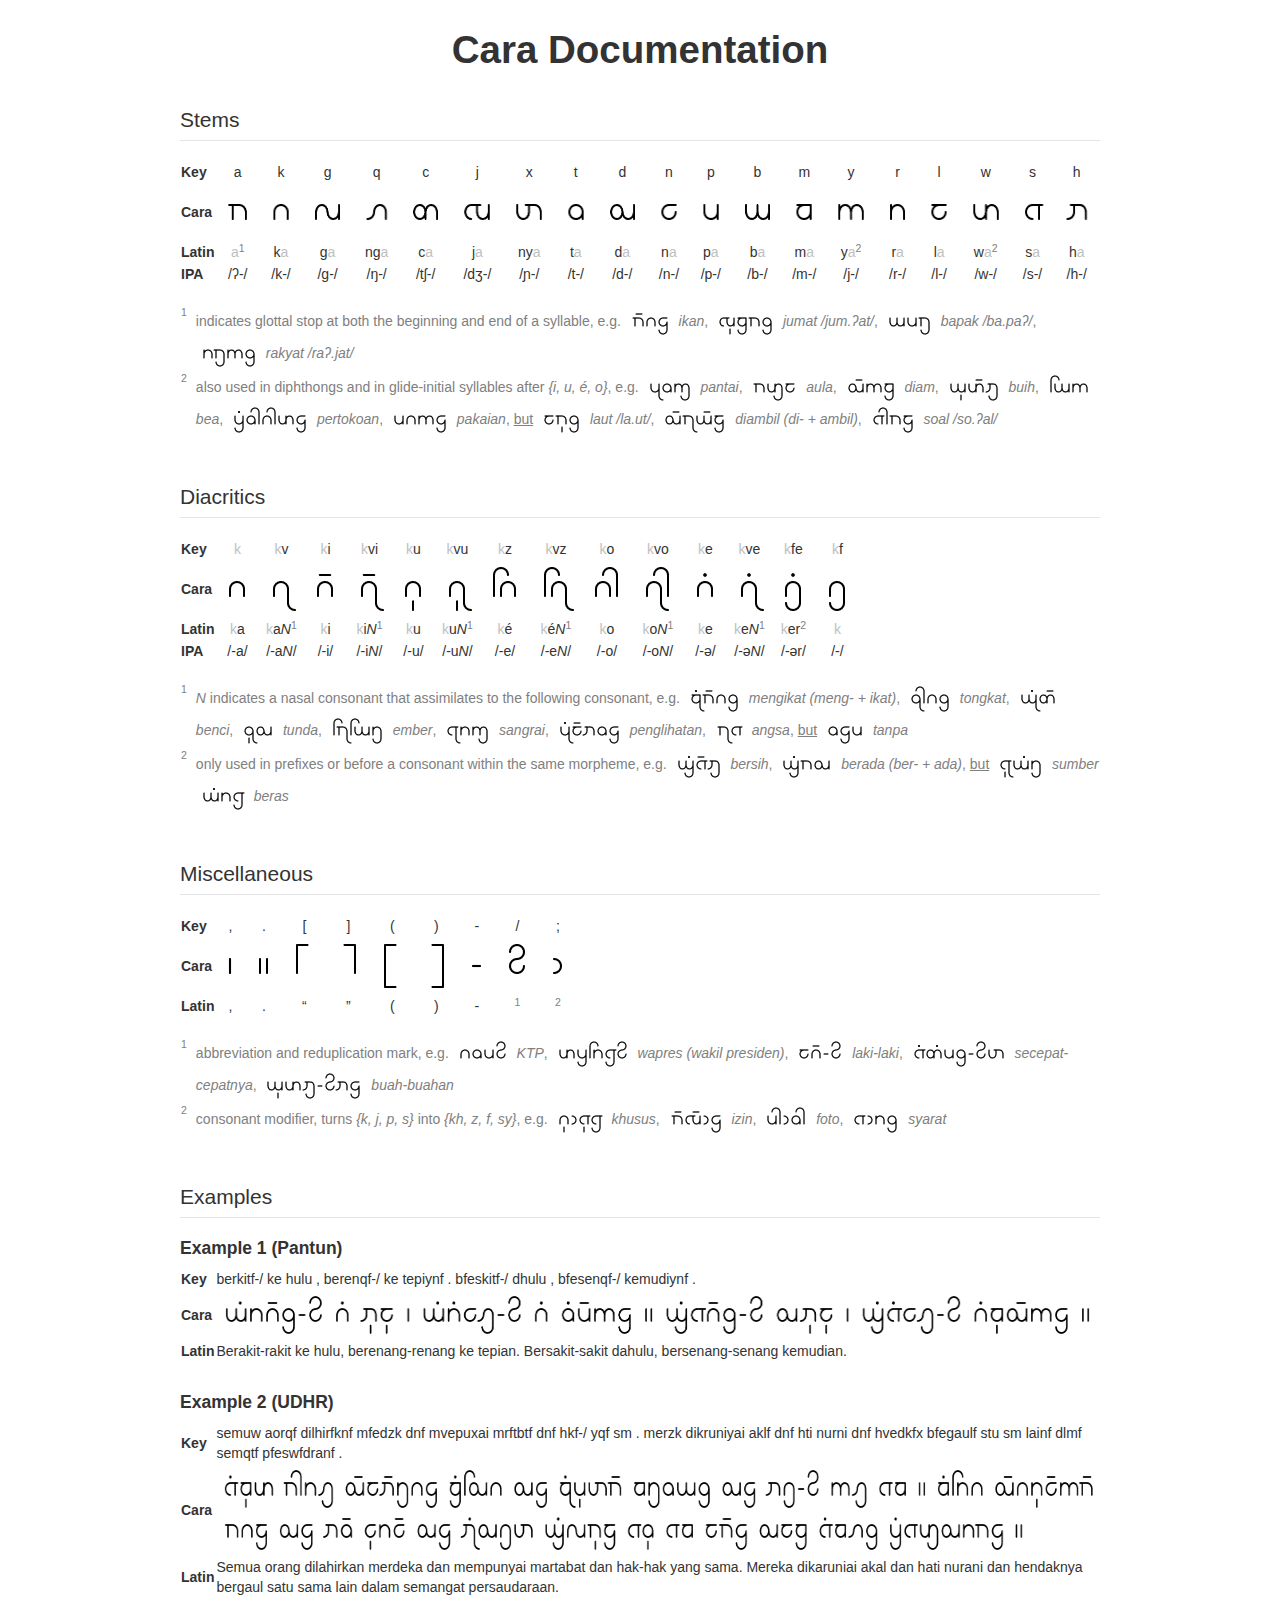
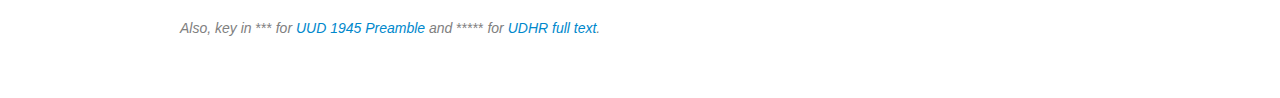
==== documentation.html @ ba6d72ef "init" ====
<!DOCTYPE html>
<html>
	<head>
	  <title>Cara Documentation</title>
	  <link rel="icon" type="image/x-icon" href="./assets/images/cara-favicon.ico">
	  <link rel="stylesheet" href="./assets/stylesheets/bootstrap.css">
	  <link rel="stylesheet" href="./assets/stylesheets/home.css">
	</head>
	<body class='body'>
		<div class='parent' >

			<br/><h1 class='center'>Cara Documentation</h1>

			<br/>

			<legend>Stems</legend>

			<div>
				<table class='center'>
					<tr>
						<th align='left'>Key</th>
						<td>a</td>
						<td>k</td>
						<td>g</td>
						<td>q</td>
						<td>c</td>
						<td>j</td>
						<td>x</td>
						<td>t</td>
						<td>d</td>
						<td>n</td>
						<td>p</td>
						<td>b</td>
						<td>m</td>
						<td>y</td>
						<td>r</td>
						<td>l</td>
						<td>w</td>
						<td>s</td>
						<td>h</td>
					</tr>
					<tr>
						<th align='left'>Cara</th>
						<td><img class="doc-image" src="assets/images/a.png"></td>
						<td><img class="doc-image" src="assets/images/k.png"></td>
						<td><img class="doc-image" src="assets/images/g.png"></td>
						<td><img class="doc-image" src="assets/images/q.png"></td>
						<td><img class="doc-image" src="assets/images/c.png"></td>
						<td><img class="doc-image" src="assets/images/j.png"></td>
						<td><img class="doc-image" src="assets/images/x.png"></td>
						<td><img class="doc-image" src="assets/images/t.png"></td>
						<td><img class="doc-image" src="assets/images/d.png"></td>
						<td><img class="doc-image" src="assets/images/n.png"></td>
						<td><img class="doc-image" src="assets/images/p.png"></td>
						<td><img class="doc-image" src="assets/images/b.png"></td>
						<td><img class="doc-image" src="assets/images/m.png"></td>
						<td><img class="doc-image" src="assets/images/y.png"></td>
						<td><img class="doc-image" src="assets/images/r.png"></td>
						<td><img class="doc-image" src="assets/images/l.png"></td>
						<td><img class="doc-image" src="assets/images/w.png"></td>
						<td><img class="doc-image" src="assets/images/s.png"></td>
						<td><img class="doc-image" src="assets/images/h.png"></td>
					</tr>
					<tr>
						<th align='left'>Latin</th>
						<td><font color="silver">a</font><font color='grey'><sup>1</sup></font></td>
						<td>k<font color="silver">a</font></td>
						<td>g<font color="silver">a</font></td>
						<td>ng<font color="silver">a</font></td>
						<td>c<font color="silver">a</font></td>
						<td>j<font color="silver">a</font></td>
						<td>ny<font color="silver">a</font></td>
						<td>t<font color="silver">a</font></td>
						<td>d<font color="silver">a</font></td>
						<td>n<font color="silver">a</font></td>
						<td>p<font color="silver">a</font></td>
						<td>b<font color="silver">a</font></td>
						<td>m<font color="silver">a</font></td>
						<td>y<font color="silver">a</font><font color='grey'><sup>2</sup></font></td>
						<td>r<font color="silver">a</font></td>
						<td>l<font color="silver">a</font></td>
						<td>w<font color="silver">a</font><font color='grey'><sup>2</sup></font></td>
						<td>s<font color="silver">a</font></td>
						<td>h<font color="silver">a</font></td>
					</tr>
					<tr>
						<th align='left'>IPA</th>
						<td>/&#660;-/</td>
						<td>/k-/</td>
						<td>/g-/</td>
						<td>/&#331;-/</td>
						<td>/t&#643;-/</td>
						<td>/d&#658;-/</td>
						<td>/&#626;-/</td>
						<td>/t-/</td>
						<td>/d-/</td>
						<td>/n-/</td>
						<td>/p-/</td>
						<td>/b-/</td>
						<td>/m-/</td>
						<td>/j-/</td>
						<td>/r-/</td>
						<td>/l-/</td>
						<td>/w-/</td>
						<td>/s-/</td>
						<td>/h-/</td>
					</tr>
				</table>
			</div>
			<br/>
			<div>
				<table>
					<tr>
						<td class="footnote-number"><font color='grey'><sup>1</sup></font></td>
						<td><font color='grey'>
							indicates glottal stop at both the beginning and end of a syllable</i>, e.g.
							<img class="doc-text" src="assets/images/ikan.png"> <i>ikan</i>,
							<img class="doc-text" src="assets/images/jumat.png"> <i>jumat /jum.&#660;at/</i>,
							<img class="doc-text" src="assets/images/bapak.png"> <i>bapak /ba.pa&#660;/</i>,
							<img class="doc-text" src="assets/images/rakyat.png"> <i>rakyat /ra&#660;.jat/</i>
						</font></td>
					</tr>
					<tr>
						<td class="footnote-number"><font color='grey'><sup>2</sup></font></td>
						<td><font color='grey'>
							also used in diphthongs and in glide-initial syllables after <i>{i, u, &#233;, o}</i>, e.g.
							<img class="doc-text" src="assets/images/pantai.png"> <i>pantai</i>,
							<img class="doc-text" src="assets/images/aula.png"> <i>aula</i>, 
							<img class="doc-text" src="assets/images/diam.png"> <i>diam</i>,
							<img class="doc-text" src="assets/images/buih.png"> <i>buih</i>,
							<img class="doc-text" src="assets/images/bea.png"> <i>bea</i>,
							<img class="doc-text" src="assets/images/pertokoan.png"> <i>pertokoan</i>, 
							<img class="doc-text" src="assets/images/pakaian.png"> <i>pakaian</i>, <u>but</u>
							<img class="doc-text" src="assets/images/laut.png"> <i>laut /la.ut/</i>,
							<img class="doc-text" src="assets/images/diambil.png"> <i>diambil (di- + ambil)</i>,
							<img class="doc-text" src="assets/images/soal.png"> <i>soal /so.&#660;al/</i>
						</font></td>
					</tr>
				</table>
			</div>
			
			<br/><br/>

			<legend>Diacritics</legend>

			<div>
				<table class='center'>
					<tr>
						<th align='left'>Key</th>
						<td><font color="silver">k</font></td>
						<td><font color="silver">k</font>v</td>
						<td><font color="silver">k</font>i</td>
						<td><font color="silver">k</font>vi</td>
						<td><font color="silver">k</font>u</td>
						<td><font color="silver">k</font>vu</td>
						<td><font color="silver">k</font>z</td>
						<td><font color="silver">k</font>vz</td>
						<td><font color="silver">k</font>o</td>
						<td><font color="silver">k</font>vo</td>
						<td><font color="silver">k</font>e</td>
						<td><font color="silver">k</font>ve</td>
						<td><font color="silver">k</font>fe</td>
						<td><font color="silver">k</font>f</td>
					</tr>
					<tr>
						<th align='left'>Cara</th>
						<td><img class="doc-image" src="assets/images/k.png"></td>
						<td><img class="doc-image" src="assets/images/kv.png"></td>
						<td><img class="doc-image" src="assets/images/ki.png"></td>
						<td><img class="doc-image" src="assets/images/kvi.png"></td>
						<td><img class="doc-image" src="assets/images/ku.png"></td>
						<td><img class="doc-image" src="assets/images/kvu.png"></td>
						<td><img class="doc-image" src="assets/images/kz.png"></td>
						<td><img class="doc-image" src="assets/images/kvz.png"></td>
						<td><img class="doc-image" src="assets/images/ko.png"></td>
						<td><img class="doc-image" src="assets/images/kvo.png"></td>
						<td><img class="doc-image" src="assets/images/ke.png"></td>
						<td><img class="doc-image" src="assets/images/kve.png"></td>
						<td><img class="doc-image" src="assets/images/kfe.png"></td>
						<td><img class="doc-image" src="assets/images/kf.png"></td>
					</tr>
					<tr>
						<th align='left'>Latin</th>
						<td><font color="silver">k</font>a</td>
						<td><font color="silver">k</font>a<i>N</i><font color='grey'><sup>1</sup></font></td>
						<td><font color="silver">k</font>i</td>
						<td><font color="silver">k</font>i<i>N</i><font color='grey'><sup>1</sup></font></td>
						<td><font color="silver">k</font>u</td>
						<td><font color="silver">k</font>u<i>N</i><font color='grey'><sup>1</sup></font></td>
						<td><font color="silver">k</font>&#233;</td>
						<td><font color="silver">k</font>&#233;<i>N</i><font color='grey'><sup>1</sup></font></td>
						<td><font color="silver">k</font>o</td>
						<td><font color="silver">k</font>o<i>N</i><font color='grey'><sup>1</sup></font></td>
						<td><font color="silver">k</font>e</td>
						<td><font color="silver">k</font>e<i>N</i><font color='grey'><sup>1</sup></font></td>
						<td><font color="silver">k</font>er<font color='grey'><sup>2</sup></font></td>
						<td><font color="silver">k</font></td>
					</tr>
					<tr>
						<th align='left'>IPA</th>
						<td>/-</font>a/</td>
						<td>/-a<i>N</i>/</td>
						<td>/-i/</td>
						<td>/-i<i>N</i>/</td>
						<td>/-u/</td>
						<td>/-u<i>N</i>/</td>
						<td>/-e/</td>
						<td>/-e<i>N</i>/</td>
						<td>/-o/</td>
						<td>/-o<i>N</i>/</td>
						<td>/-&#601;/</td>
						<td>/-&#601;<i>N</i>/</td>
						<td>/-&#601;r/</td>
						<td>/-/</td>
					</tr>
				</table>
			</div>
			<br/>
			<div>
				<table>
					<tr>
						<td class="footnote-number"><font color='grey'><sup>1</sup></font></td>
						<td><font color='grey'>
							<i>N</i> indicates a nasal consonant that assimilates to the following consonant, e.g.
							<img class="doc-text" src="assets/images/mengikat.png"> <i>mengikat (meng- + ikat)</i>,
							<img class="doc-text" src="assets/images/tongkat.png"> <i>tongkat</i>, 
							<img class="doc-text" src="assets/images/benci.png"> <i>benci</i>,
							<img class="doc-text" src="assets/images/tunda.png"> <i>tunda</i>,
							<img class="doc-text" src="assets/images/ember.png"> <i>ember</i>,
							<img class="doc-text" src="assets/images/sangrai.png"> <i>sangrai</i>,
							<img class="doc-text" src="assets/images/penglihatan.png"> <i>penglihatan</i>,
							<img class="doc-text" src="assets/images/angsa.png"> <i>angsa</i>, <u>but</u>
							<img class="doc-text" src="assets/images/tanpa.png"> <i>tanpa</i>
						</font></td>
					</tr>
					<tr>
						<td class="footnote-number"><font color='grey'><sup>2</sup></font></td>
						<td><font color='grey'>
							only used in prefixes or before a consonant within the same morpheme, e.g.
							<img class="doc-text" src="assets/images/bersih.png"> <i>bersih</i>, 
							<img class="doc-text" src="assets/images/berada.png"> <i>berada (ber- + ada)</i>, <u>but</u> 
							<img class="doc-text" src="assets/images/sumber.png"> <i>sumber</i>
							<img class="doc-text" src="assets/images/beras.png"> <i>beras</i>
						</font></td>
					</tr>
				</table>
			</div>
			
			<br/><br/>

			<legend>Miscellaneous</legend>

			<div>
				<table class='center'>
					<tr>
						<th align='left'>Key</th>
						<td>,</td>
						<td>.</td>
						<td>[</td>
						<td>]</td>
						<td>(</td>
						<td>)</td>
						<td>-</td>
						<td>/</td>
						<td>;</td>
					</tr>
					<tr>
						<th align='left'>Cara</th>
						<td><img class="doc-image" src="assets/images/koma.png"></td>
						<td><img class="doc-image" src="assets/images/titik.png"></td>
						<td><img class="doc-image" src="assets/images/kutipbuka.png"></td>
						<td><img class="doc-image" src="assets/images/kutiptutup.png"></td>
						<td><img class="doc-image" src="assets/images/kurungbuka.png"></td>
						<td><img class="doc-image" src="assets/images/kurungtutup.png"></td>
						<td><img class="doc-image" src="assets/images/sempang.png"></td>
						<td><img class="doc-image" src="assets/images/singkat.png"></td>
						<td><img class="doc-image" src="assets/images/bisah.png"></td>
					</tr>
					<tr>
						<th align='left'>Latin</th>
						<td>,</td>
						<td>.</td>
						<td>&#8220;</td>
						<td>&#8221;</td>
						<td>(</td>
						<td>)</td>
						<td>-</td>
						<td><font color='grey'><sup>1</sup></font></td>
						<td><font color='grey'><sup>2</sup></font></td>
					</tr>
				</table>
			</div>
			<br/>
			<div>
				<table>
					<tr>
						<td class="footnote-number"><font color='grey'><sup>1</sup></font></td>
						<td><font color='grey'>
							abbreviation and reduplication mark, e.g.
							<img class="doc-text" src="assets/images/KTP.png"> <i>KTP</i>, 
							<img class="doc-text" src="assets/images/wapres.png"> <i>wapres (wakil presiden)</i>,
							<img class="doc-text" src="assets/images/laki-laki.png"> <i>laki-laki</i>,
							<img class="doc-text" src="assets/images/secepat-cepatnya.png"> <i>secepat-cepatnya</i>,
							<img class="doc-text" src="assets/images/buah-buahan.png"> <i>buah-buahan</i>
						</font></td>
					</tr>
					<tr>
						<td class="footnote-number"><font color='grey'><sup>2</sup></font></td>
						<td><font color='grey'>
							consonant modifier, turns <i>{k, j, p, s}</i> into <i>{kh, z, f, sy}</i>, e.g.
							<img class="doc-text" src="assets/images/khusus.png"> <i>khusus</i>, 
							<img class="doc-text" src="assets/images/izin.png"> <i>izin</i>,
							<img class="doc-text" src="assets/images/foto.png"> <i>foto</i>,
							<img class="doc-text" src="assets/images/syarat.png"> <i>syarat</i>
						</font></td>
					</tr>
				</table>
			</div>

			<br/><br/>

			<legend>Examples</legend>
			<h4>Example 1 (Pantun)</h4>
			<div>
				<table class='center'>
					<tr>
						<th align='left'>Key</th>
						<td align='left'>berkitf-/ ke hulu , berenqf-/ ke tepiynf . bfeskitf-/ dhulu , bfesenqf-/ kemudiynf .</td>
					</tr>
					<tr>
						<th align='left'>Cara</th>
						<td align='left'><img style="height:48px;" src="assets/images/pantun.png"></td>
					</tr>
					<tr>
						<th align='left'>Latin</th>
						<td align='left'>Berakit-rakit ke hulu, berenang-renang ke tepian. Bersakit-sakit dahulu, bersenang-senang kemudian.</td>
					</tr>
				</table>
			</div>

			<br/>
			<h4>Example 2 (UDHR)</h4>
			<div>
				<table class='center'>
					<tr>
						<th align='left'>Key</th>
						<td align='left'>semuw aorqf dilhirfknf mfedzk dnf mvepuxai mrftbtf dnf hkf-/ yqf sm . merzk dikruniyai aklf dnf hti nurni dnf hvedkfx bfegaulf stu sm lainf dlmf semqtf pfeswfdranf .</td>
					</tr>
					<tr>
						<th align='left'>Cara</th>
						<td align='left'><img style="height:90px;" src="assets/images/udhr.png"></td>
					</tr>
					<tr>
						<th align='left'>Latin</th>
						<td align='left'>Semua orang dilahirkan merdeka dan mempunyai martabat dan hak-hak yang sama. Mereka dikaruniai akal dan hati nurani dan hendaknya bergaul satu sama lain dalam semangat persaudaraan.</td>
					</tr>
				</table>
			</div>
			
			<br/>
			<div>
				<font color='grey'><i>Also, key in </i>***<i> for <a href="assets/texts/uud45.txt">UUD 1945 Preamble</a> and </i>*****<i> for <a href="assets/texts/udhr.txt">UDHR full text</a>.</i></font>
			</div>

			<br/><br/><br/>

		</div>
	</body>
</html>
---- assets/stylesheets/home.css ----
/*HOME*/

.parent {
	margin-left: 180px;
	margin-right: 180px;
}

.textarea-home {
	width: 60%;
}

.center {
	text-align: center;
}

.dropdown-label {
	margin-top: 5px;
}

#textarea-output {
	margin: 0px auto;
	border: 1px solid black;
	margin-bottom: 20px;
	margin-top: 20px;
	margin-left: 1px;
}

#save_button {
	margin-bottom: 50px;
}

.dropdown-cara {
	width: 100%;
}

.doc-image {
	height: 56px;
}

.doc-text {
	height: 32px;
}

.footnote-number {
	vertical-align: top;
	padding-right: 8px;
}
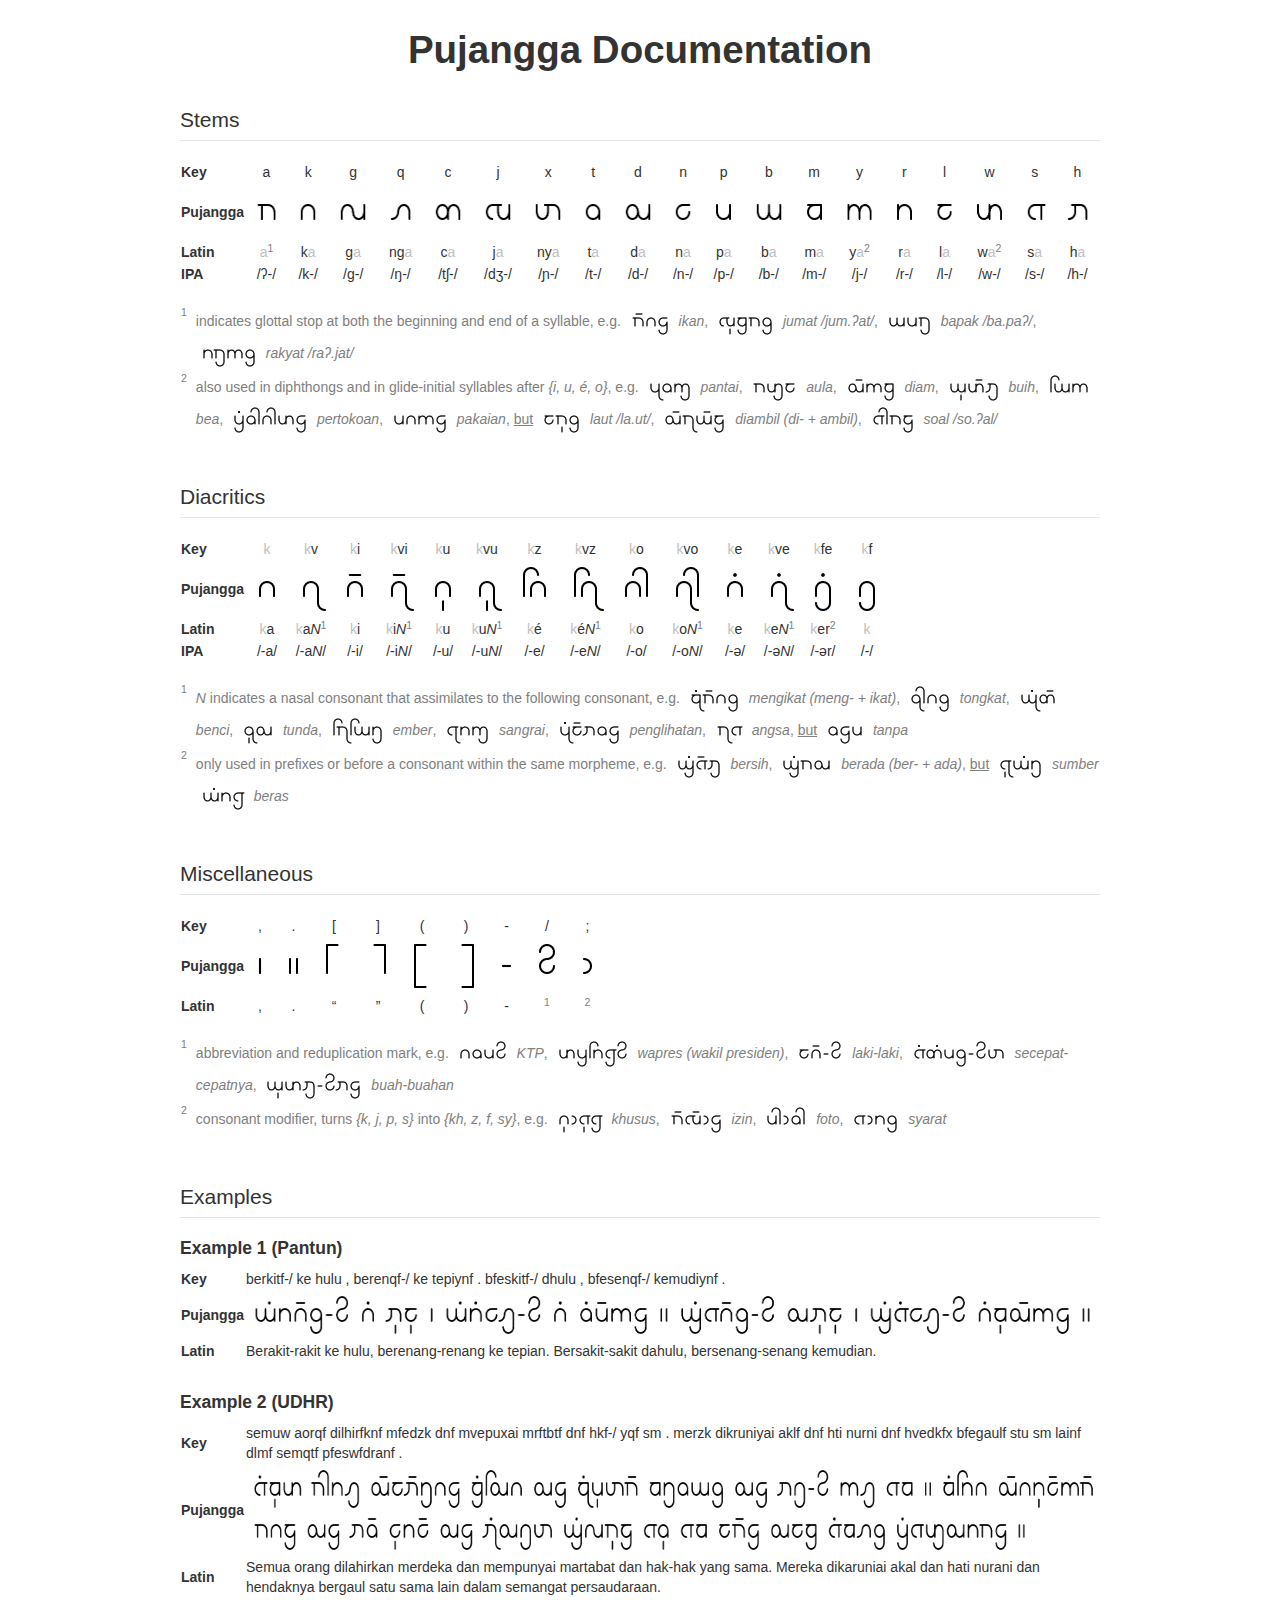
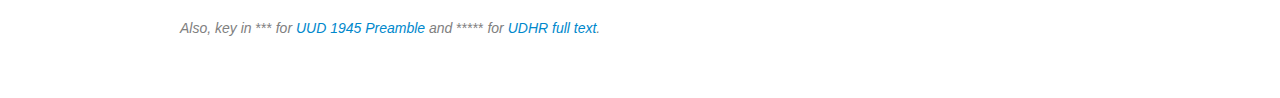
==== commit a2f7ed78: "update favicon" ====
--- a/documentation.html
+++ b/documentation.html
@@ -1,7 +1,7 @@
 <!DOCTYPE html>
 <html>
 	<head>
-	  <title>Cara Documentation</title>
+	  <title>Pujangga Documentation</title>
 	  <link rel="icon" type="image/x-icon" href="./assets/images/cara-favicon.ico">
 	  <link rel="stylesheet" href="./assets/stylesheets/bootstrap.css">
 	  <link rel="stylesheet" href="./assets/stylesheets/home.css">
@@ -9,7 +9,7 @@
 	<body class='body'>
 		<div class='parent' >
 
-			<br/><h1 class='center'>Cara Documentation</h1>
+			<br/><h1 class='center'>Pujangga Documentation</h1>
 
 			<br/>
 
@@ -40,7 +40,7 @@
 						<td>h</td>
 					</tr>
 					<tr>
-						<th align='left'>Cara</th>
+						<th align='left'>Pujangga</th>
 						<td><img class="doc-image" src="assets/images/a.png"></td>
 						<td><img class="doc-image" src="assets/images/k.png"></td>
 						<td><img class="doc-image" src="assets/images/g.png"></td>
@@ -163,7 +163,7 @@
 						<td><font color="silver">k</font>f</td>
 					</tr>
 					<tr>
-						<th align='left'>Cara</th>
+						<th align='left'>Pujangga</th>
 						<td><img class="doc-image" src="assets/images/k.png"></td>
 						<td><img class="doc-image" src="assets/images/kv.png"></td>
 						<td><img class="doc-image" src="assets/images/ki.png"></td>
@@ -265,7 +265,7 @@
 						<td>;</td>
 					</tr>
 					<tr>
-						<th align='left'>Cara</th>
+						<th align='left'>Pujangga</th>
 						<td><img class="doc-image" src="assets/images/koma.png"></td>
 						<td><img class="doc-image" src="assets/images/titik.png"></td>
 						<td><img class="doc-image" src="assets/images/kutipbuka.png"></td>
@@ -328,7 +328,7 @@
 						<td align='left'>berkitf-/ ke hulu , berenqf-/ ke tepiynf . bfeskitf-/ dhulu , bfesenqf-/ kemudiynf .</td>
 					</tr>
 					<tr>
-						<th align='left'>Cara</th>
+						<th align='left'>Pujangga</th>
 						<td align='left'><img style="height:48px;" src="assets/images/pantun.png"></td>
 					</tr>
 					<tr>
@@ -347,7 +347,7 @@
 						<td align='left'>semuw aorqf dilhirfknf mfedzk dnf mvepuxai mrftbtf dnf hkf-/ yqf sm . merzk dikruniyai aklf dnf hti nurni dnf hvedkfx bfegaulf stu sm lainf dlmf semqtf pfeswfdranf .</td>
 					</tr>
 					<tr>
-						<th align='left'>Cara</th>
+						<th align='left'>Pujangga</th>
 						<td align='left'><img style="height:90px;" src="assets/images/udhr.png"></td>
 					</tr>
 					<tr>
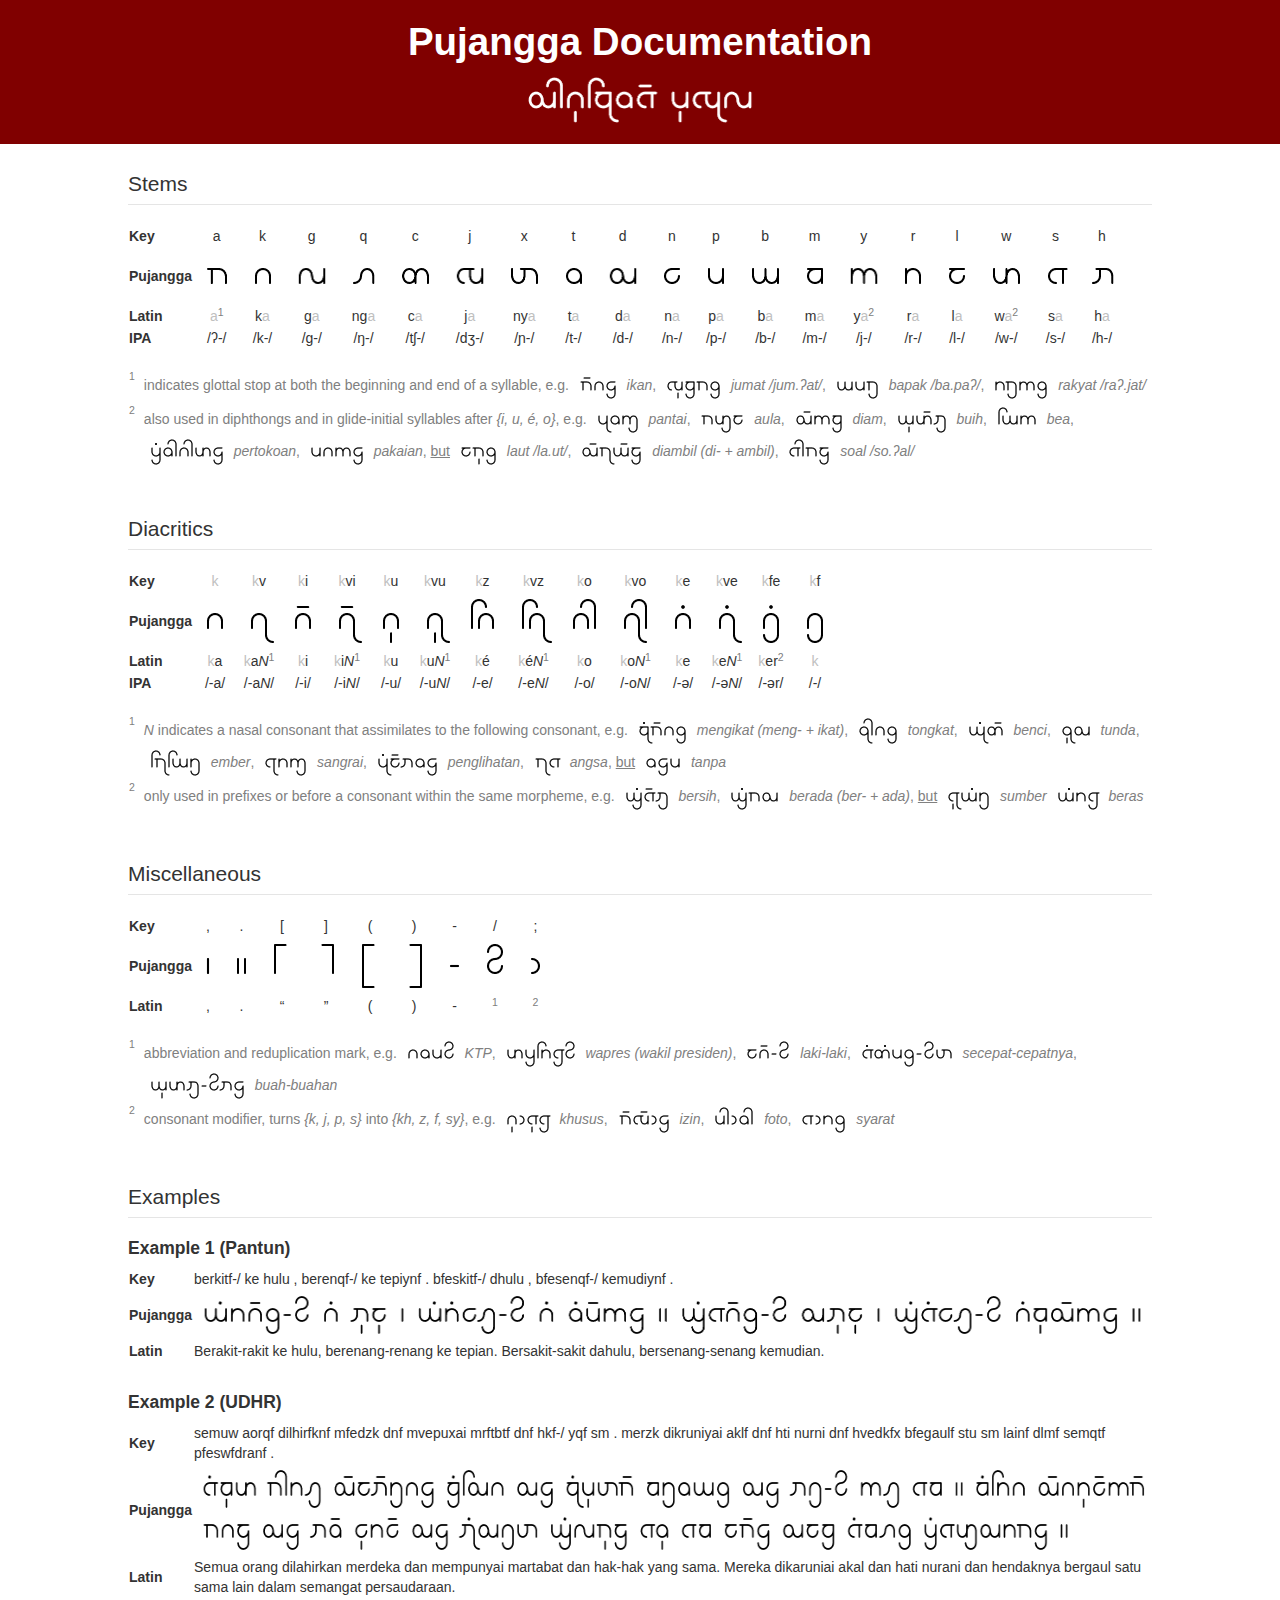
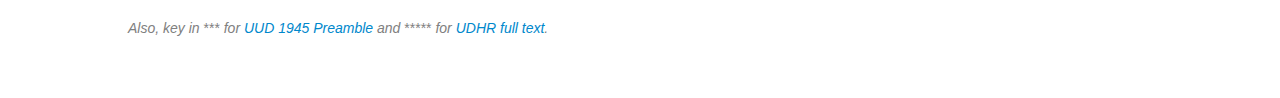
==== commit a9aad4c5: "styles" ====
--- a/documentation.html
+++ b/documentation.html
@@ -7,10 +7,12 @@
 	  <link rel="stylesheet" href="./assets/stylesheets/home.css">
 	</head>
 	<body class='body'>
+		<div class='title'>
+			<h1 class='center'>Pujangga Documentation</h1>
+			<div class='center'><img class="doc-image" src="assets/images/dokumentasi pujangga.png"></div>
+		</div>
+
 		<div class='parent' >
-
-			<br/><h1 class='center'>Pujangga Documentation</h1>
-
 			<br/>
 
 			<legend>Stems</legend>
--- a/assets/stylesheets/home.css
+++ b/assets/stylesheets/home.css
@@ -1,8 +1,15 @@
 /*HOME*/
 
+.title {
+	background-color: maroon;
+	color: white;
+	padding-top: 12px;
+	padding-bottom: 16px;
+}
+
 .parent {
-	margin-left: 180px;
-	margin-right: 180px;
+	margin-left: 10%;
+	margin-right: 10%;
 }
 
 .textarea-home {
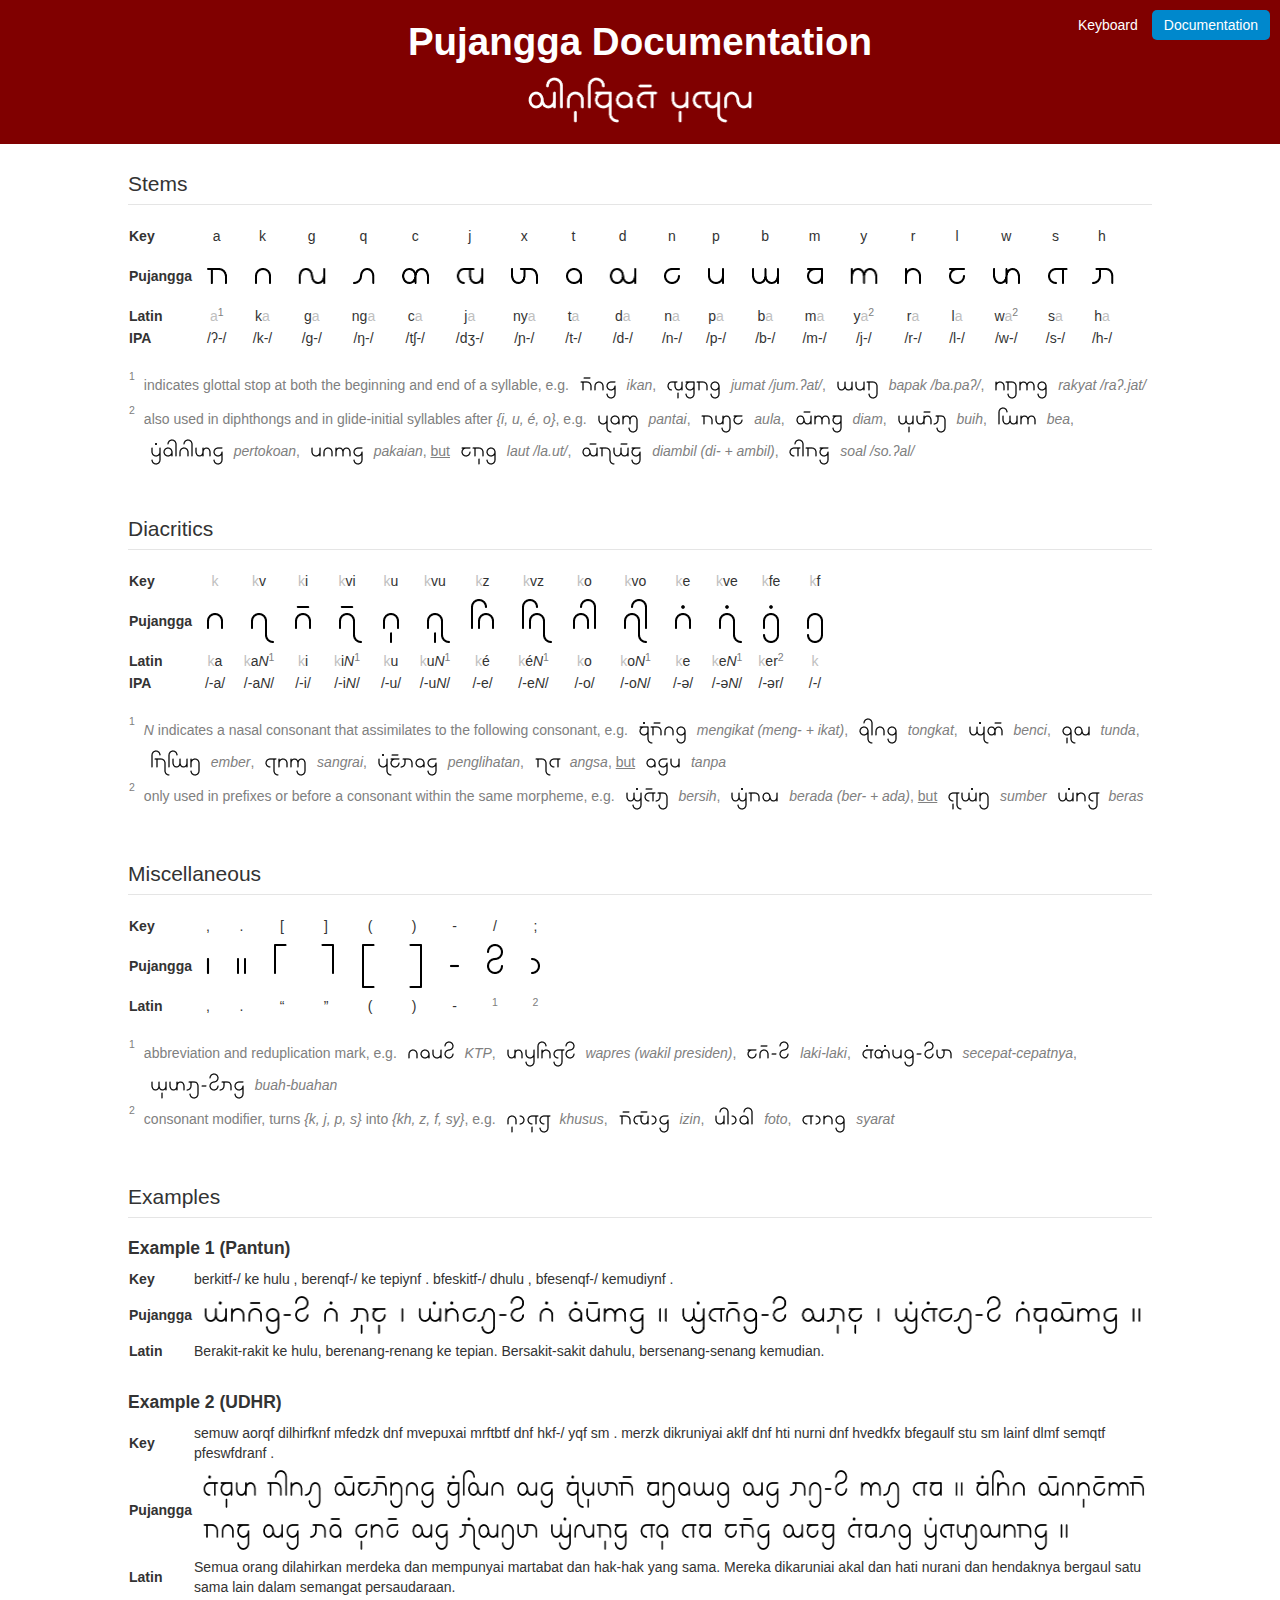
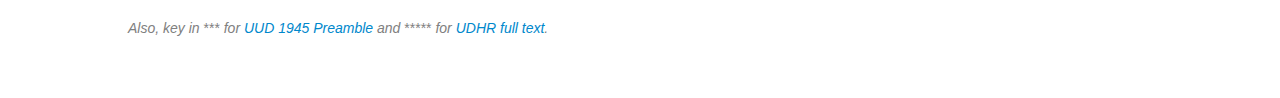
==== commit fb015988: "add nav bar" ====
--- a/documentation.html
+++ b/documentation.html
@@ -10,6 +10,10 @@
 		<div class='title'>
 			<h1 class='center'>Pujangga Documentation</h1>
 			<div class='center'><img class="doc-image" src="assets/images/dokumentasi pujangga.png"></div>
+			<ul class="nav nav-pills title-nav">
+				<li><a href="./index.html" class="title-nav-pill">Keyboard</a></li>
+				<li class="active"><a href="#">Documentation</a></li>
+			</ul>
 		</div>
 
 		<div class='parent' >
--- a/assets/stylesheets/home.css
+++ b/assets/stylesheets/home.css
@@ -5,6 +5,17 @@
 	color: white;
 	padding-top: 12px;
 	padding-bottom: 16px;
+	position: relative;
+}
+
+.title-nav {
+	position: absolute;
+	right: 8px;
+	top: 8px;
+}
+
+.title-nav-pill:not(:hover) {
+	color: white;
 }
 
 .parent {
@@ -13,7 +24,7 @@
 }
 
 .textarea-home {
-	width: 60%;
+	width: 80%;
 }
 
 .center {
@@ -51,4 +62,30 @@
 .footnote-number {
 	vertical-align: top;
 	padding-right: 8px;
+}
+
+.keyboard {
+	position: relative;
+	left: 50%;
+	transform: translateX(-50%);
+}
+
+.keyboard-btn {
+	padding: 0px;
+	position: relative;
+}
+
+.keyboard-img {
+	height: 40px;
+}
+
+.keyboard-label {
+	position: absolute;
+	bottom: 0px;
+	left: 2px;
+	color: maroon;
+}
+
+.keyboard-row {
+	margin-bottom: 8px;
 }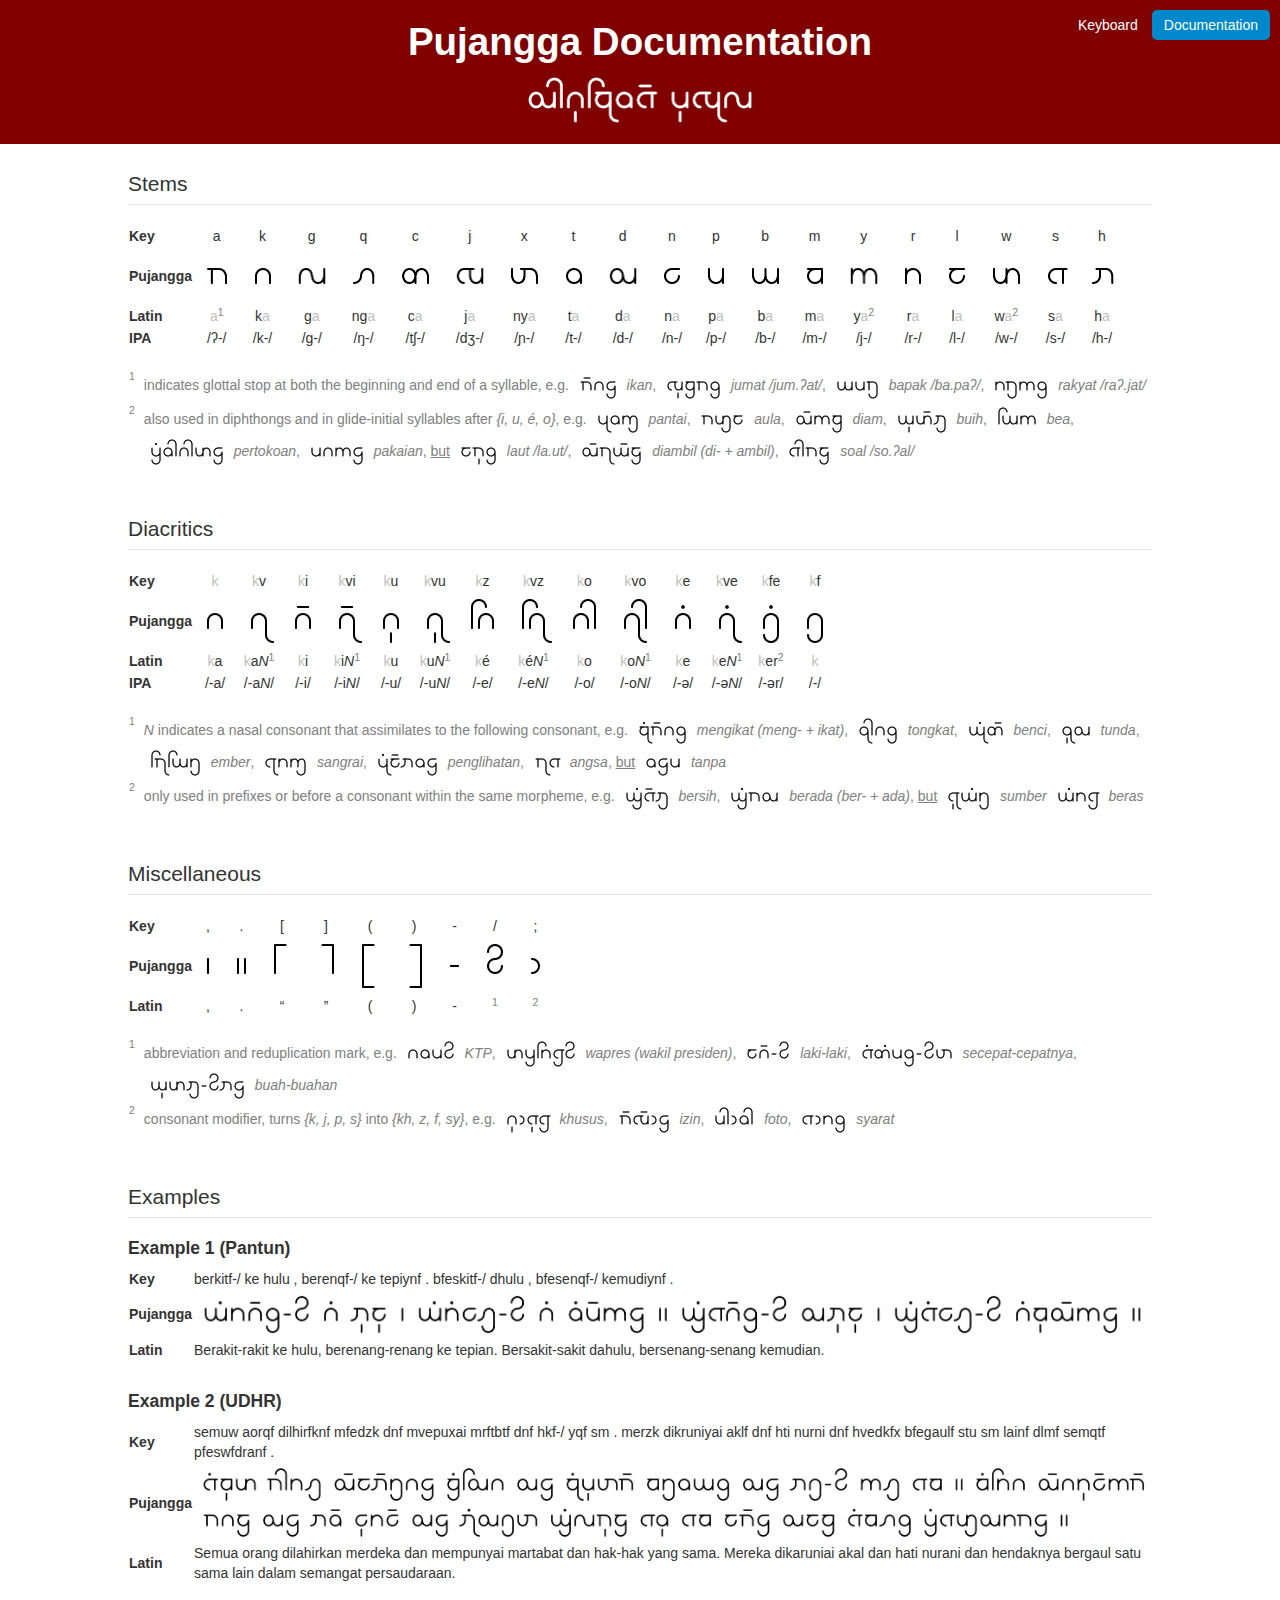
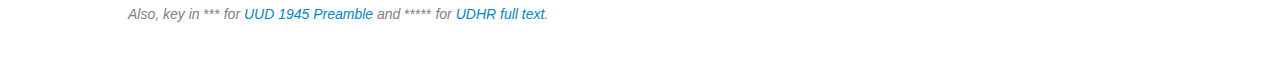
==== commit dddf1aa2: "maintain img aspect ratio" ====
--- a/documentation.html
+++ b/documentation.html
@@ -335,7 +335,7 @@
 					</tr>
 					<tr>
 						<th align='left'>Pujangga</th>
-						<td align='left'><img style="height:48px;" src="assets/images/pantun.png"></td>
+						<td align='left'><img style="max-height:48px;" src="assets/images/pantun.png"></td>
 					</tr>
 					<tr>
 						<th align='left'>Latin</th>
@@ -354,7 +354,7 @@
 					</tr>
 					<tr>
 						<th align='left'>Pujangga</th>
-						<td align='left'><img style="height:90px;" src="assets/images/udhr.png"></td>
+						<td align='left'><img style="max-height:90px;" src="assets/images/udhr.png"></td>
 					</tr>
 					<tr>
 						<th align='left'>Latin</th>
--- a/assets/stylesheets/home.css
+++ b/assets/stylesheets/home.css
@@ -31,6 +31,17 @@
 	text-align: center;
 }
 
+.dropdown-bar {
+	display: flex;
+	flex-wrap: wrap;
+}
+
+.dropdown-container {
+	display:flex;
+	flex-direction: row;
+	width: 320px;
+}
+
 .dropdown-label {
 	margin-top: 5px;
 }
@@ -52,7 +63,7 @@
 }
 
 .doc-image {
-	height: 56px;
+	max-height: 56px;
 }
 
 .doc-text {
@@ -77,6 +88,7 @@
 
 .keyboard-img {
 	height: 40px;
+	padding-left: 2px;
 }
 
 .keyboard-label {
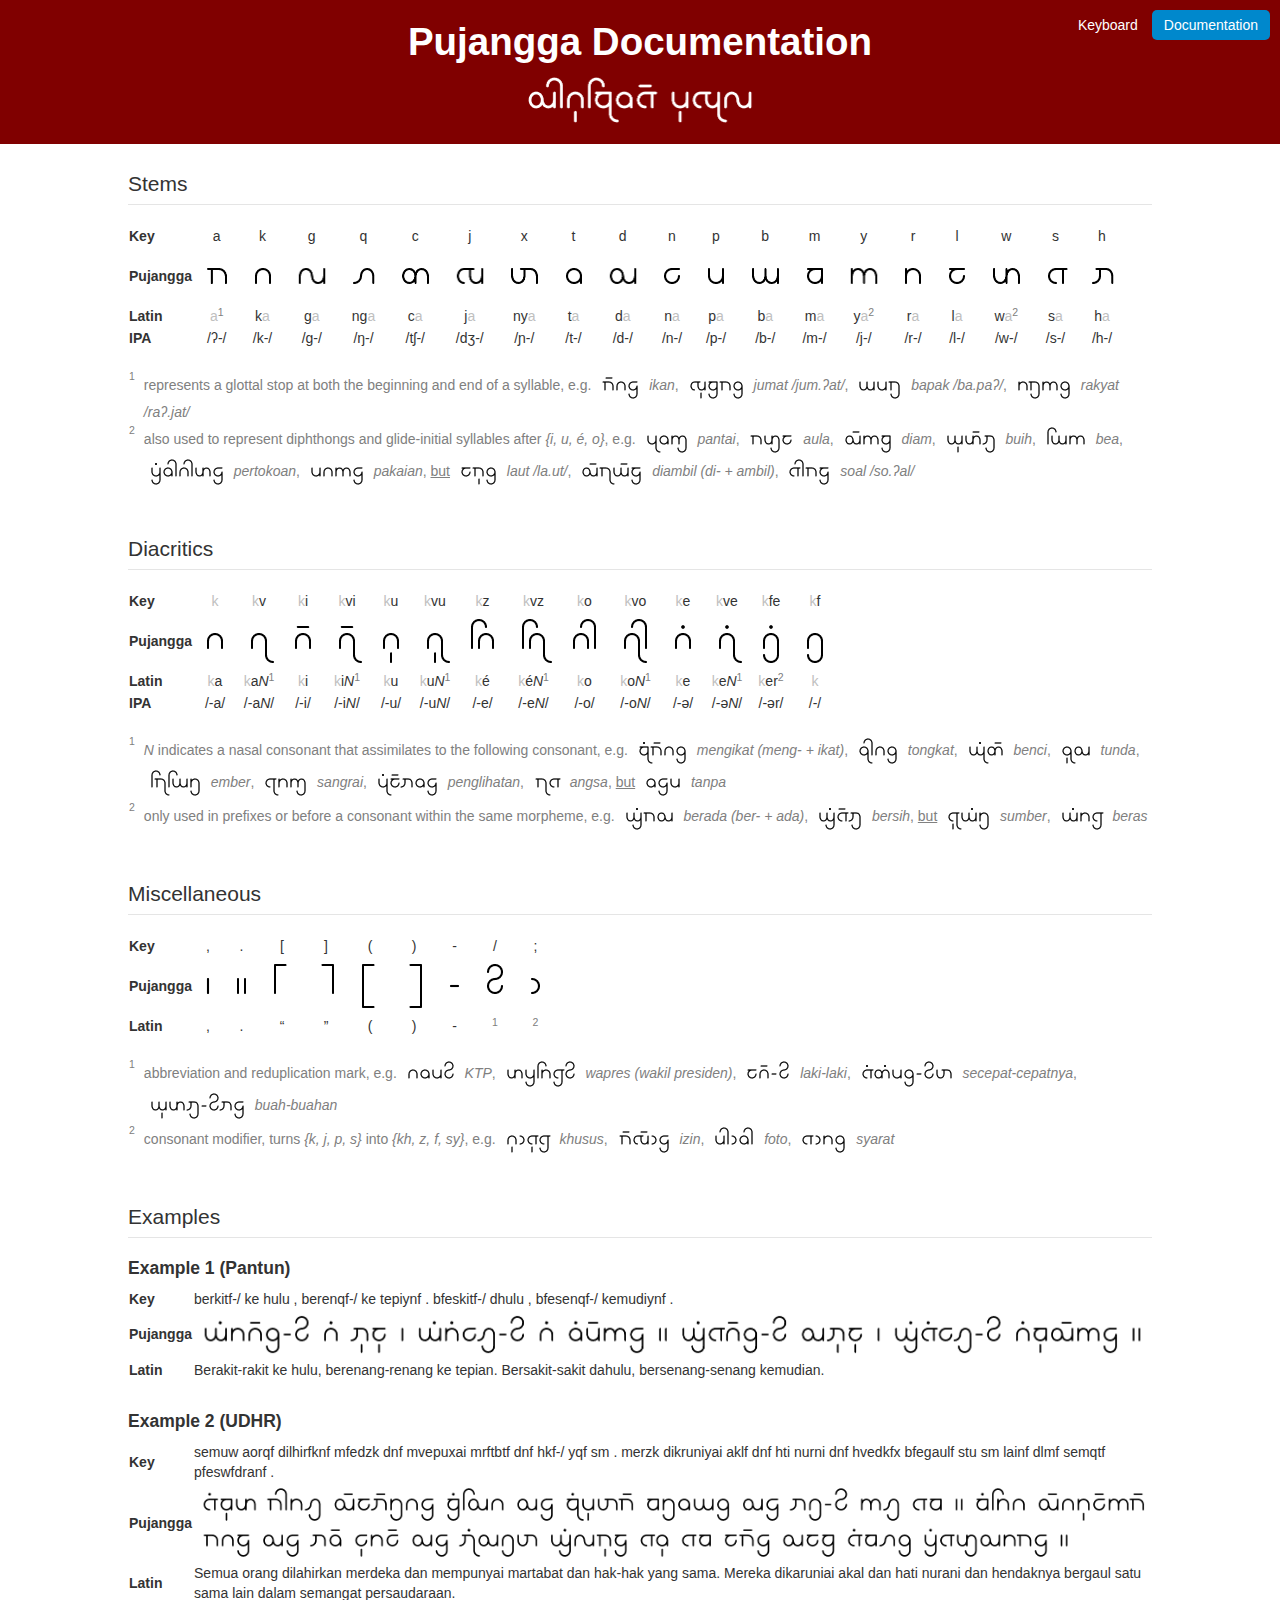
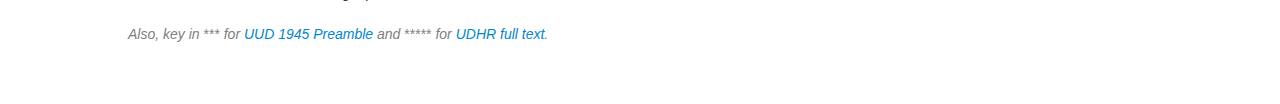
==== commit 3149295a: "doc updates" ====
--- a/documentation.html
+++ b/documentation.html
@@ -119,7 +119,7 @@
 					<tr>
 						<td class="footnote-number"><font color='grey'><sup>1</sup></font></td>
 						<td><font color='grey'>
-							indicates glottal stop at both the beginning and end of a syllable</i>, e.g.
+							represents a glottal stop at both the beginning and end of a syllable</i>, e.g.
 							<img class="doc-text" src="assets/images/ikan.png"> <i>ikan</i>,
 							<img class="doc-text" src="assets/images/jumat.png"> <i>jumat /jum.&#660;at/</i>,
 							<img class="doc-text" src="assets/images/bapak.png"> <i>bapak /ba.pa&#660;/</i>,
@@ -129,7 +129,7 @@
 					<tr>
 						<td class="footnote-number"><font color='grey'><sup>2</sup></font></td>
 						<td><font color='grey'>
-							also used in diphthongs and in glide-initial syllables after <i>{i, u, &#233;, o}</i>, e.g.
+							also used to represent diphthongs and glide-initial syllables after <i>{i, u, &#233;, o}</i>, e.g.
 							<img class="doc-text" src="assets/images/pantai.png"> <i>pantai</i>,
 							<img class="doc-text" src="assets/images/aula.png"> <i>aula</i>, 
 							<img class="doc-text" src="assets/images/diam.png"> <i>diam</i>,
@@ -243,9 +243,9 @@
 						<td class="footnote-number"><font color='grey'><sup>2</sup></font></td>
 						<td><font color='grey'>
 							only used in prefixes or before a consonant within the same morpheme, e.g.
-							<img class="doc-text" src="assets/images/bersih.png"> <i>bersih</i>, 
-							<img class="doc-text" src="assets/images/berada.png"> <i>berada (ber- + ada)</i>, <u>but</u> 
-							<img class="doc-text" src="assets/images/sumber.png"> <i>sumber</i>
+							<img class="doc-text" src="assets/images/berada.png"> <i>berada (ber- + ada)</i>, 
+							<img class="doc-text" src="assets/images/bersih.png"> <i>bersih</i>, <u>but</u> 
+							<img class="doc-text" src="assets/images/sumber.png"> <i>sumber</i>,
 							<img class="doc-text" src="assets/images/beras.png"> <i>beras</i>
 						</font></td>
 					</tr>
